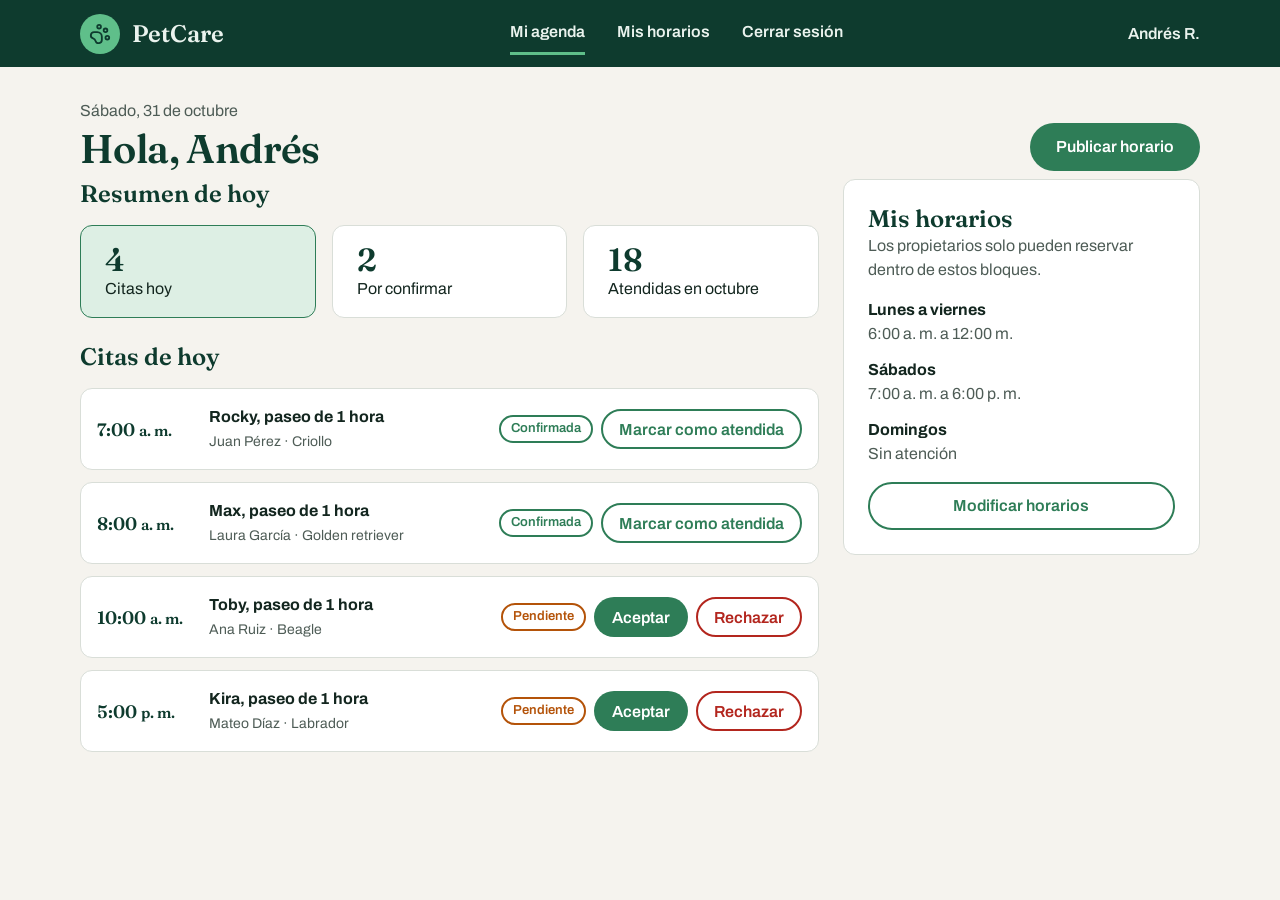
==== agenda.html @ 93d5ed32 "Version inicial del proyecto PetCare" ====
<!DOCTYPE html>
<html lang="es">

<head>
    <meta charset="UTF-8">
    <meta name="viewport" content="width=device-width, initial-scale=1.0">
    <title>Mi agenda | PetCare</title>

    <link rel="preconnect" href="https://fonts.googleapis.com">
    <link rel="preconnect" href="https://fonts.gstatic.com" crossorigin>
    <link
        href="https://fonts.googleapis.com/css2?family=Archivo:wght@400;600&family=Fraunces:opsz,wght@9..144,600&display=swap"
        rel="stylesheet">

    <link rel="stylesheet" href="css/tokens.css">
    <link rel="stylesheet" href="css/base.css">
    <link rel="stylesheet" href="css/componentes.css">
    <link rel="stylesheet" href="css/pantallas.css">
</head>

<body>
    <a class="saltar-contenido" href="#contenido">Saltar al contenido</a>

    <!-- ORGANISMO: Barra de navegación (rol proveedor) -->
    <header class="barra">
        <div class="contenedor barra__interior">
            <a class="logo" href="agenda.html" aria-label="PetCare, ir a mi agenda">
                <span class="logo__simbolo">
                    <svg viewBox="0 0 24 24" fill="none" stroke="currentColor" stroke-width="2" stroke-linecap="round"
                        stroke-linejoin="round" aria-hidden="true">
                        <circle cx="11" cy="4" r="2" />
                        <circle cx="18" cy="8" r="2" />
                        <circle cx="20" cy="16" r="2" />
                        <path
                            d="M9 10a5 5 0 0 1 5 5v3.5a3.5 3.5 0 0 1-6.84 1.045Q6.52 17.48 4.46 16.84A3.5 3.5 0 0 1 5.5 10Z" />
                    </svg>
                </span>
                <span class="logo__nombre">PetCare</span>
            </a>

            <button class="barra__boton-menu" type="button" aria-expanded="false" aria-controls="menu-principal">
                <svg viewBox="0 0 24 24" fill="none" stroke="currentColor" stroke-width="2" stroke-linecap="round"
                    aria-hidden="true">
                    <line x1="4" x2="20" y1="6" y2="6" />
                    <line x1="4" x2="20" y1="12" y2="12" />
                    <line x1="4" x2="20" y1="18" y2="18" />
                </svg>
                Menú
            </button>

            <nav class="barra__menu" id="menu-principal" aria-label="Principal">
                <a href="agenda.html" aria-current="page">Mi agenda</a>
                <a href="#horarios">Mis horarios</a>
                <a href="index.html">Cerrar sesión</a>
            </nav>

            <span class="barra__usuario">Andrés R.</span>
        </div>
    </header>

    <main id="contenido" class="contenedor pagina">

        <div class="encabezado-pagina">
            <div class="encabezado-pagina__textos">
                <p class="texto-secundario">Sábado, 31 de octubre</p>
                <h1>Hola, Andrés</h1>
            </div>
            <button class="boton boton--principal" type="button"
                data-aviso="Horario publicado. Ya aparece disponible para los propietarios.">
                Publicar horario
            </button>
        </div>

        <div class="cuadricula">

            <!-- Columna principal -->
            <div class="col-principal contenido">

                <!-- Resumen de 3 datos clave -->
                <section class="seccion" aria-labelledby="titulo-resumen">
                    <h2 id="titulo-resumen">Resumen de hoy</h2>
                    <div class="resumen">
                        <div class="resumen__dato resumen__dato--destacado">
                            <span class="resumen__numero">4</span>
                            <span>Citas hoy</span>
                        </div>
                        <div class="resumen__dato">
                            <span class="resumen__numero">2</span>
                            <span>Por confirmar</span>
                        </div>
                        <div class="resumen__dato">
                            <span class="resumen__numero">18</span>
                            <span>Atendidas en octubre</span>
                        </div>
                    </div>
                </section>

                <!-- MOLÉCULA: Filas de agenda -->
                <section class="seccion" aria-labelledby="titulo-agenda">
                    <h2 id="titulo-agenda">Citas de hoy</h2>

                    <ol class="agenda">
                        <li class="fila-agenda">
                            <span class="fila-agenda__hora">7:00 <small>a. m.</small></span>
                            <div class="fila-agenda__cita">
                                <strong>Rocky, paseo de 1 hora</strong>
                                <span>Juan Pérez · Criollo</span>
                            </div>
                            <div class="fila-agenda__acciones">
                                <span class="chip chip--confirmada">Confirmada</span>
                                <button class="boton boton--secundario boton--pequeno" type="button"
                                    data-estado="atendida">Marcar como atendida</button>
                            </div>
                        </li>

                        <li class="fila-agenda">
                            <span class="fila-agenda__hora">8:00 <small>a. m.</small></span>
                            <div class="fila-agenda__cita">
                                <strong>Max, paseo de 1 hora</strong>
                                <span>Laura García · Golden retriever</span>
                            </div>
                            <div class="fila-agenda__acciones">
                                <span class="chip chip--confirmada">Confirmada</span>
                                <button class="boton boton--secundario boton--pequeno" type="button"
                                    data-estado="atendida">Marcar como atendida</button>
                            </div>
                        </li>

                        <li class="fila-agenda">
                            <span class="fila-agenda__hora">10:00 <small>a. m.</small></span>
                            <div class="fila-agenda__cita">
                                <strong>Toby, paseo de 1 hora</strong>
                                <span>Ana Ruiz · Beagle</span>
                            </div>
                            <div class="fila-agenda__acciones">
                                <span class="chip chip--pendiente">Pendiente</span>
                                <button class="boton boton--principal boton--pequeno" type="button"
                                    data-estado="confirmada">Aceptar</button>
                                <button class="boton boton--peligro boton--pequeno" type="button"
                                    data-estado="rechazada">Rechazar</button>
                            </div>
                        </li>

                        <li class="fila-agenda">
                            <span class="fila-agenda__hora">5:00 <small>p. m.</small></span>
                            <div class="fila-agenda__cita">
                                <strong>Kira, paseo de 1 hora</strong>
                                <span>Mateo Díaz · Labrador</span>
                            </div>
                            <div class="fila-agenda__acciones">
                                <span class="chip chip--pendiente">Pendiente</span>
                                <button class="boton boton--principal boton--pequeno" type="button"
                                    data-estado="confirmada">Aceptar</button>
                                <button class="boton boton--peligro boton--pequeno" type="button"
                                    data-estado="rechazada">Rechazar</button>
                            </div>
                        </li>
                    </ol>
                </section>
            </div>

            <!-- Columna lateral: horarios publicados (HU004) -->
            <aside class="col-lateral contenido">
                <section class="caja" id="horarios" aria-labelledby="titulo-horarios">
                    <div>
                        <h2 id="titulo-horarios">Mis horarios</h2>
                        <p class="texto-secundario">Los propietarios solo pueden reservar dentro de estos bloques.</p>
                    </div>

                    <ul class="lista">
                        <li>
                            <strong>Lunes a viernes</strong><br>
                            <span class="texto-secundario">6:00 a. m. a 12:00 m.</span>
                        </li>
                        <li>
                            <strong>Sábados</strong><br>
                            <span class="texto-secundario">7:00 a. m. a 6:00 p. m.</span>
                        </li>
                        <li>
                            <strong>Domingos</strong><br>
                            <span class="texto-secundario">Sin atención</span>
                        </li>
                    </ul>

                    <button class="boton boton--secundario boton--ancho" type="button"
                        data-aviso="Cambios guardados. El calendario público ya está actualizado.">
                        Modificar horarios
                    </button>
                </section>
            </aside>

        </div>
    </main>

    <div class="aviso" id="aviso" role="status" aria-live="polite"></div>

    <script src="js/app.js"></script>
</body>

</html>
---- css/tokens.css ----
/* ==========================================================================
   PetCare - Tokens de diseño
   Copia exacta de las variables del UI Kit en Figma
   (archivo "PetCare - Actividad 2", página UIKit).
   Los nombres coinciden con la sintaxis de código definida en cada variable
   de Figma. NO cambiar valores aquí sin cambiarlos también en Figma.
   ========================================================================== */

:root {
    /* ---------- Color: marca ---------- */
    --color-bosque-900: #0E3B2E;
    /* Barra superior, fondos de marca, títulos */
    --color-bosque-700: #14503E;
    /* Hover del botón principal */
    --color-hoja-700: #2E7D57;
    /* Botón principal (texto blanco, 5,0:1) */
    --color-hoja-500: #5FBF8A;
    /* Acento sobre verde bosque (5,5:1) */
    --color-menta-100: #DDEFE4;
    /* Fondos suaves, hover de botón secundario */
    --color-pelota-500: #FFD23F;
    /* Detalle decorativo; texto oscuro encima */

    /* ---------- Color: texto, fondos y bordes ---------- */
    --color-tinta-900: #13261F;
    /* Texto principal (14,3:1 sobre fondo claro) */
    --color-neutral-700: #4E5C56;
    /* Texto secundario (7,0:1 sobre blanco) */
    --color-neutral-500: #5A6761;
    /* Placeholders y texto deshabilitado */
    --color-neutral-300: #D9DED8;
    /* Bordes en reposo */
    --color-neutral-100: #ECEFEA;
    /* Fondos de campos deshabilitados */
    --color-fondo-claro: #F5F3EE;
    /* Fondo de las pantallas */
    --color-neutral-0: #FFFFFF;
    /* Tarjetas y superficies */
    --color-texto-sobre-bosque: #EAF3EE;
    /* Texto sobre verde bosque (11,0:1) */

    /* ---------- Color: huellas del historial ---------- */
    --color-huella-violeta: #4B3AA8;
    --color-huella-roja: #B3261E;
    /* Igual a estado-error */

    /* ---------- Color: estados ---------- */
    --color-estado-exito: #2F7D4F;
    /* Atendida, confirmación */
    --color-estado-error: #B3261E;
    /* Error, rechazada */
    --color-estado-alerta: #B45309;
    /* Pendiente */
    --color-estado-info: #1D4ED8;

    /* ---------- Tipografía ---------- */
    --fuente-titulos: "Fraunces", Georgia, "Times New Roman", serif;
    --fuente-texto: "Archivo", system-ui, -apple-system, "Segoe UI", sans-serif;

    /* Escala (máximo 3 niveles + botón), igual que los estilos de texto de Figma */
    --texto-titulo: 2.5rem;
    /* 40 px, Fraunces SemiBold, interlineado 44 px */
    --interlinea-titulo: 1.1;
    --texto-subtitulo: 1.5rem;
    /* 24 px, Fraunces SemiBold, interlineado 30 px */
    --interlinea-subtitulo: 1.25;
    --texto-cuerpo: 1rem;
    /* 16 px, Archivo Regular, interlineado 24 px */
    --interlinea-cuerpo: 1.5;
    --texto-boton: 1rem;
    /* 16 px, Archivo SemiBold */
    --peso-titulo: 600;
    --peso-boton: 600;

    /* ---------- Espaciado (escala de 4 px) ---------- */
    --espacio-1: 4px;
    --espacio-2: 8px;
    --espacio-3: 12px;
    --espacio-4: 16px;
    --espacio-6: 24px;
    --espacio-8: 32px;
    --espacio-12: 48px;
    --espacio-16: 64px;

    /* ---------- Bordes redondeados ---------- */
    --radio-sm: 8px;
    /* Campos de texto, franjas horarias */
    --radio-md: 12px;
    /* Tarjetas */
    --radio-lg: 20px;
    /* Secciones y modales */
    --radio-pildora: 999px;
    /* Botones, menú y filtros */

    /* ---------- Grosor de borde ---------- */
    --borde-fino: 1px;
    /* Reposo */
    --borde-grueso: 2px;
    /* Campo activo, elemento seleccionado, botones con contorno */

    /* ---------- Sombras (estilos de efecto de Figma) ---------- */
    --sombra-suave: 0 4px 12px rgba(14, 59, 46, 0.08);
    --sombra-flotante: 0 16px 32px -12px rgba(14, 59, 46, 0.18);

    /* ---------- Cuadrícula (layouts genéricos) ---------- */
    /* Celular (base): 4 columnas, margen 16 px, separación 16 px
     Tablet (>= 768 px): 8 columnas, margen 32 px, separación 24 px
     Escritorio (>= 1280 px): 12 columnas, margen 80 px, separación 24 px */
    --margen-pagina: 16px;
    --separacion-columnas: 16px;
    --ancho-maximo: 1280px;
}

@media (min-width: 768px) {
    :root {
        --margen-pagina: 32px;
        --separacion-columnas: 24px;
    }
}

@media (min-width: 1280px) {
    :root {
        --margen-pagina: 80px;
    }
}
---- css/base.css ----
/* ==========================================================================
   PetCare - Estilos base
   Reglas generales que usan todas las pantallas. Todo valor sale de tokens.css.
   ========================================================================== */

/* ---------- Reinicio mínimo ---------- */
*,
*::before,
*::after {
    box-sizing: border-box;
}

html {
    -webkit-text-size-adjust: 100%;
}

body {
    margin: 0;
    min-height: 100vh;
    background: var(--color-fondo-claro);
    color: var(--color-tinta-900);
    font-family: var(--fuente-texto);
    font-size: var(--texto-cuerpo);
    line-height: var(--interlinea-cuerpo);
}

img,
svg {
    display: block;
    max-width: 100%;
}

button,
input,
select,
textarea {
    font: inherit;
    color: inherit;
}

a {
    color: var(--color-hoja-700);
}

/* ---------- Jerarquía tipográfica (3 niveles) ---------- */
h1,
.titulo {
    margin: 0;
    font-family: var(--fuente-titulos);
    font-weight: var(--peso-titulo);
    font-size: 2rem;
    /* 32 px en celular */
    line-height: var(--interlinea-titulo);
    letter-spacing: -0.015em;
    color: var(--color-bosque-900);
    text-wrap: balance;
}

h2,
.subtitulo {
    margin: 0;
    font-family: var(--fuente-titulos);
    font-weight: var(--peso-titulo);
    font-size: 1.25rem;
    /* 20 px en celular */
    line-height: var(--interlinea-subtitulo);
    color: var(--color-bosque-900);
    text-wrap: balance;
}

p {
    margin: 0;
}

.texto-secundario {
    color: var(--color-neutral-700);
}

@media (min-width: 768px) {

    h1,
    .titulo {
        font-size: var(--texto-titulo);
        /* 40 px */
    }

    h2,
    .subtitulo {
        font-size: var(--texto-subtitulo);
        /* 24 px */
    }
}

/* ---------- Contenedor con los márgenes de cada tamaño ---------- */
.contenedor {
    width: 100%;
    max-width: var(--ancho-maximo);
    margin-inline: auto;
    padding-inline: var(--margen-pagina);
}

.contenido {
    display: flex;
    flex-direction: column;
    gap: var(--espacio-6);
    padding-block: var(--espacio-6) var(--espacio-12);
}

@media (min-width: 768px) {
    .contenido {
        padding-block: var(--espacio-8) var(--espacio-12);
    }
}

/* ---------- Cuadrícula: 4 / 8 / 12 columnas ---------- */
.cuadricula {
    display: grid;
    grid-template-columns: repeat(4, minmax(0, 1fr));
    gap: var(--separacion-columnas);
}

.cuadricula>* {
    grid-column: 1 / -1;
    /* En celular, todo ocupa el ancho completo */
    min-width: 0;
}

@media (min-width: 768px) {
    .cuadricula {
        grid-template-columns: repeat(8, minmax(0, 1fr));
    }

    .col-principal {
        grid-column: span 5;
        /* Tablet: 5 de 8 columnas */
    }

    .col-lateral {
        grid-column: span 3;
        /* Tablet: 3 de 8 columnas */
    }
}

@media (min-width: 1280px) {
    .cuadricula {
        grid-template-columns: repeat(12, minmax(0, 1fr));
    }

    .col-principal {
        grid-column: span 8;
        /* Escritorio: 8 de 12 columnas */
    }

    .col-lateral {
        grid-column: span 4;
        /* Escritorio: 4 de 12 columnas */
    }
}

/* ---------- Accesibilidad ---------- */
:focus-visible {
    outline: 3px solid var(--color-hoja-500);
    outline-offset: 2px;
}

.solo-lector {
    position: absolute;
    width: 1px;
    height: 1px;
    padding: 0;
    margin: -1px;
    overflow: hidden;
    clip: rect(0, 0, 0, 0);
    white-space: nowrap;
    border: 0;
}

.saltar-contenido {
    position: absolute;
    left: var(--espacio-4);
    top: -100px;
    z-index: 100;
    padding: var(--espacio-2) var(--espacio-4);
    background: var(--color-neutral-0);
    border-radius: var(--radio-sm);
}

.saltar-contenido:focus {
    top: var(--espacio-4);
}

@media (prefers-reduced-motion: reduce) {

    *,
    *::before,
    *::after {
        transition-duration: 0.01ms !important;
        animation-duration: 0.01ms !important;
    }
}
---- css/componentes.css ----
/* ==========================================================================
   PetCare - Componentes
   Cada bloque corresponde a un componente del UI Kit de Figma
   (átomos, moléculas y organismos). Todo valor sale de tokens.css.
   ========================================================================== */

/* ==========================================================================
   ORGANISMO: Barra de navegación (escritorio, tablet y celular)
   ========================================================================== */
.barra {
    background: var(--color-bosque-900);
    color: var(--color-texto-sobre-bosque);
}

.barra__interior {
    display: flex;
    align-items: center;
    justify-content: space-between;
    gap: var(--espacio-4);
    min-height: 64px;
    padding-block: var(--espacio-3);
}

.barra__menu {
    display: none;
    /* Oculto en celular hasta abrirlo */
    list-style: none;
    margin: 0;
    padding: 0;
}

.barra__menu a {
    display: block;
    padding: var(--espacio-2) 0;
    color: var(--color-texto-sobre-bosque);
    font-weight: var(--peso-boton);
    text-decoration: none;
    border-bottom: 3px solid transparent;
}

.barra__menu a:hover {
    border-bottom-color: var(--color-bosque-700);
}

.barra__menu a[aria-current="page"] {
    border-bottom-color: var(--color-hoja-500);
    /* Indicador de la opción activa */
}

.barra__usuario {
    display: none;
    font-weight: var(--peso-boton);
}

.barra__boton-menu {
    display: inline-flex;
    align-items: center;
    gap: var(--espacio-2);
    min-height: 44px;
    padding: var(--espacio-2) var(--espacio-3);
    background: transparent;
    border: var(--borde-fino) solid rgba(234, 243, 238, 0.4);
    border-radius: var(--radio-pildora);
    color: var(--color-texto-sobre-bosque);
    font-weight: var(--peso-boton);
    cursor: pointer;
}

.barra__boton-menu svg {
    width: 20px;
    height: 20px;
}

/* Menú abierto en celular */
.barra.abierta .barra__menu {
    display: flex;
    flex-direction: column;
    gap: var(--espacio-1);
    width: 100%;
    padding-bottom: var(--espacio-4);
}

.barra.abierta .barra__interior {
    flex-wrap: wrap;
}

@media (min-width: 768px) {
    .barra__boton-menu {
        display: none;
    }

    .barra__menu,
    .barra.abierta .barra__menu {
        display: flex;
        flex-direction: row;
        gap: var(--espacio-3);
        width: auto;
        padding-bottom: 0;
    }

    .barra__menu a {
        font-size: 0.9375rem;
        /* 15 px para que quepan los 5 enlaces en tablet */
    }
}

@media (min-width: 1280px) {

    .barra__menu,
    .barra.abierta .barra__menu {
        gap: var(--espacio-8);
    }

    .barra__menu a {
        font-size: var(--texto-cuerpo);
    }

    .barra__usuario {
        display: block;
        /* El nombre solo se muestra en escritorio */
    }
}

/* ==========================================================================
   Logo (símbolo + nombre)
   ========================================================================== */
.logo {
    display: inline-flex;
    align-items: center;
    gap: var(--espacio-3);
    color: inherit;
    text-decoration: none;
}

.logo__simbolo {
    display: grid;
    place-items: center;
    width: 40px;
    height: 40px;
    border-radius: 50%;
    background: var(--color-hoja-500);
    color: var(--color-bosque-900);
    flex: none;
}

.logo__simbolo svg {
    width: 22px;
    height: 22px;
}

.logo__nombre {
    font-family: var(--fuente-titulos);
    font-weight: var(--peso-titulo);
    font-size: 1.5rem;
    line-height: 1;
}

.logo--claro .logo__simbolo {
    background: var(--color-hoja-700);
    color: var(--color-neutral-0);
}

.logo--claro .logo__nombre {
    color: var(--color-bosque-900);
}

/* ==========================================================================
   ÁTOMO: Botón (Principal, Secundario, Peligro)
   ========================================================================== */
.boton {
    display: inline-flex;
    align-items: center;
    justify-content: center;
    gap: var(--espacio-2);
    min-height: 48px;
    /* Fácil de tocar en celular */
    padding: var(--espacio-3) var(--espacio-6);
    border: var(--borde-grueso) solid transparent;
    border-radius: var(--radio-pildora);
    font-size: var(--texto-boton);
    font-weight: var(--peso-boton);
    line-height: 1.2;
    text-decoration: none;
    cursor: pointer;
    transition: background-color 0.15s ease, border-color 0.15s ease;
}

.boton--principal {
    background: var(--color-hoja-700);
    color: var(--color-neutral-0);
}

.boton--principal:hover {
    background: var(--color-bosque-700);
}

.boton--secundario {
    background: transparent;
    border-color: var(--color-hoja-700);
    color: var(--color-hoja-700);
}

.boton--secundario:hover {
    background: var(--color-menta-100);
    color: var(--color-bosque-900);
}

.boton--peligro {
    background: transparent;
    border-color: var(--color-estado-error);
    color: var(--color-estado-error);
}

.boton--peligro:hover {
    background: var(--color-neutral-100);
}

.boton:disabled,
.boton[aria-disabled="true"] {
    background: var(--color-neutral-300);
    border-color: var(--color-neutral-300);
    color: var(--color-neutral-700);
    cursor: not-allowed;
    opacity: 0.75;
}

.boton--ancho {
    width: 100%;
}

.boton--pequeno {
    min-height: 40px;
    padding: var(--espacio-2) var(--espacio-4);
}

/* ==========================================================================
   ÁTOMO: Campo de texto (normal, activo, error, deshabilitado)
   ========================================================================== */
.campo {
    display: flex;
    flex-direction: column;
    gap: var(--espacio-2);
}

.campo__etiqueta {
    font-size: 0.875rem;
    font-weight: var(--peso-boton);
    color: var(--color-tinta-900);
}

.campo__entrada {
    width: 100%;
    min-height: 48px;
    padding: var(--espacio-3) var(--espacio-4);
    background: var(--color-neutral-0);
    border: var(--borde-fino) solid var(--color-neutral-300);
    border-radius: var(--radio-sm);
    color: var(--color-tinta-900);
}

.campo__entrada::placeholder {
    color: var(--color-neutral-500);
}

.campo__entrada:focus {
    outline: none;
    border: var(--borde-grueso) solid var(--color-hoja-700);
    padding: calc(var(--espacio-3) - 1px) calc(var(--espacio-4) - 1px);
}

.campo__entrada:disabled {
    background: var(--color-neutral-100);
    color: var(--color-neutral-500);
}

.campo--error .campo__entrada {
    border: var(--borde-grueso) solid var(--color-estado-error);
    padding: calc(var(--espacio-3) - 1px) calc(var(--espacio-4) - 1px);
}

.campo__error {
    font-size: 0.8125rem;
    color: var(--color-estado-error);
}

/* ==========================================================================
   ÁTOMO: Chip de estado
   ========================================================================== */
.chip {
    display: inline-block;
    padding: 2px 10px;
    border: var(--borde-grueso) solid currentColor;
    border-radius: var(--radio-pildora);
    font-size: 0.8125rem;
    font-weight: var(--peso-boton);
    white-space: nowrap;
}

.chip--pendiente {
    color: var(--color-estado-alerta);
}

.chip--confirmada {
    color: var(--color-hoja-700);
}

.chip--atendida {
    color: var(--color-estado-exito);
}

.chip--rechazada {
    color: var(--color-estado-error);
}

/* ==========================================================================
   ÁTOMO: Filtro de categoría
   ========================================================================== */
.filtros {
    display: flex;
    flex-wrap: wrap;
    gap: var(--espacio-2);
}

.filtro {
    display: inline-flex;
    align-items: center;
    gap: var(--espacio-2);
    min-height: 40px;
    padding: var(--espacio-2) var(--espacio-4);
    background: var(--color-neutral-0);
    border: var(--borde-fino) solid var(--color-neutral-300);
    border-radius: var(--radio-pildora);
    font-size: 0.875rem;
    font-weight: var(--peso-boton);
    color: var(--color-tinta-900);
    cursor: pointer;
}

.filtro svg {
    width: 18px;
    height: 18px;
}

.filtro[aria-pressed="true"] {
    background: var(--color-bosque-900);
    border-color: var(--color-bosque-900);
    color: var(--color-neutral-0);
}

/* ==========================================================================
   ÁTOMO: Franja horaria (disponible, seleccionada, ocupada)
   ========================================================================== */
.franjas {
    display: flex;
    flex-wrap: wrap;
    gap: var(--espacio-2);
}

.franja {
    width: 112px;
    min-height: 48px;
    background: var(--color-neutral-0);
    border: var(--borde-fino) solid var(--color-hoja-700);
    border-radius: var(--radio-sm);
    color: var(--color-hoja-700);
    font-weight: var(--peso-boton);
    cursor: pointer;
}

.franja[aria-pressed="true"] {
    background: var(--color-hoja-700);
    color: var(--color-neutral-0);
}

.franja:disabled {
    background: var(--color-neutral-100);
    border-color: var(--color-neutral-300);
    color: var(--color-neutral-500);
    text-decoration: line-through;
    cursor: not-allowed;
}

/* ==========================================================================
   ÁTOMO: Huella de servicio (atendido / pendiente)
   ========================================================================== */
.huella {
    display: inline-flex;
    flex-direction: column;
    align-items: center;
    gap: var(--espacio-1);
    width: 72px;
    font-size: 0.8125rem;
    font-weight: var(--peso-boton);
    text-transform: uppercase;
}

.huella__dibujo {
    position: relative;
    width: 44px;
    height: 44px;
}

.huella__dibujo svg {
    width: 44px;
    height: 44px;
    transform: rotate(-8deg);
}

.huella__chulo {
    position: absolute;
    right: -6px;
    bottom: -2px;
    display: grid;
    place-items: center;
    width: 20px;
    height: 20px;
    border-radius: 50%;
    background: currentColor;
    border: 2px solid var(--color-neutral-0);
}

.huella__chulo svg {
    width: 12px;
    height: 12px;
    color: var(--color-neutral-0);
    transform: none;
}

.huella--verde {
    color: var(--color-estado-exito);
}

.huella--violeta {
    color: var(--color-huella-violeta);
}

.huella--roja {
    color: var(--color-huella-roja);
}

.huella--pendiente {
    color: var(--color-neutral-500);
    text-transform: none;
}

/* ==========================================================================
   Caja (superficie blanca para secciones)
   ========================================================================== */
.caja {
    display: flex;
    flex-direction: column;
    gap: var(--espacio-4);
    padding: var(--espacio-6);
    background: var(--color-neutral-0);
    border: var(--borde-fino) solid var(--color-neutral-300);
    border-radius: var(--radio-md);
}

/* Resumen de 3 datos clave */
.resumen {
    display: grid;
    grid-template-columns: repeat(3, minmax(0, 1fr));
    /* 3 datos en fila en todos los tamaños */
    gap: var(--espacio-2);
}

.resumen__dato {
    padding: var(--espacio-3);
    font-size: 0.875rem;
    background: var(--color-neutral-0);
    border: var(--borde-fino) solid var(--color-neutral-300);
    border-radius: var(--radio-md);
}

.resumen__numero {
    display: block;
    font-family: var(--fuente-titulos);
    font-weight: var(--peso-titulo);
    font-size: 2rem;
    line-height: 1.1;
    color: var(--color-bosque-900);
    font-variant-numeric: tabular-nums;
}

.resumen__dato--destacado {
    background: var(--color-menta-100);
    border-color: var(--color-hoja-700);
}

@media (min-width: 768px) {
    .resumen {
        gap: var(--espacio-4);
    }

    .resumen__dato {
        padding: var(--espacio-4) var(--espacio-6);
        font-size: var(--texto-cuerpo);
    }
}

/* ==========================================================================
   MOLÉCULA: Tarjeta de proveedor
   ========================================================================== */
.tarjeta-proveedor {
    display: grid;
    grid-template-columns: 56px minmax(0, 1fr);
    align-items: center;
    gap: var(--espacio-4);
    padding: var(--espacio-4);
    background: var(--color-neutral-0);
    border: var(--borde-fino) solid var(--color-neutral-300);
    border-radius: var(--radio-md);
    box-shadow: var(--sombra-suave);
}

.tarjeta-proveedor__foto {
    display: grid;
    place-items: center;
    width: 56px;
    height: 56px;
    border-radius: 50%;
    background: var(--color-menta-100);
    color: var(--color-bosque-900);
    font-weight: var(--peso-boton);
}

.tarjeta-proveedor__nombre {
    font-weight: var(--peso-boton);
}

.tarjeta-proveedor__categoria {
    font-size: 0.8125rem;
    font-weight: var(--peso-boton);
    color: var(--color-hoja-700);
}

.tarjeta-proveedor__detalle {
    font-size: 0.875rem;
    color: var(--color-neutral-700);
}

.tarjeta-proveedor .boton {
    grid-column: 1 / -1;
}

@media (min-width: 768px) {
    .tarjeta-proveedor {
        grid-template-columns: 56px minmax(0, 1fr) auto;
    }

    .tarjeta-proveedor .boton {
        grid-column: auto;
    }
}

/* ==========================================================================
   MOLÉCULA: Tarjeta de mascota (con placa)
   ========================================================================== */
.tarjeta-mascota {
    display: flex;
    flex-wrap: wrap;
    align-items: center;
    gap: var(--espacio-4);
    padding: var(--espacio-4);
    background: var(--color-neutral-0);
    border: var(--borde-fino) solid var(--color-neutral-300);
    border-radius: var(--radio-md);
}

.placa {
    display: grid;
    place-items: center;
    width: 72px;
    height: 72px;
    flex: none;
    border-radius: 50%;
    background: var(--color-hoja-700);
    border: var(--borde-grueso) solid var(--color-bosque-900);
    color: var(--color-neutral-0);
    font-weight: var(--peso-boton);
    font-size: 0.875rem;
    letter-spacing: 0.08em;
}

.tarjeta-mascota__info {
    flex: 1;
    min-width: 140px;
}

/* ==========================================================================
   MOLÉCULA: Ticket de próxima cita
   ========================================================================== */
.ticket {
    position: relative;
    display: grid;
    grid-template-columns: 1fr;
    background: var(--color-menta-100);
    border: var(--borde-grueso) solid var(--color-bosque-700);
    border-radius: var(--radio-md);
}

.ticket__datos {
    display: flex;
    flex-direction: column;
    gap: var(--espacio-1);
    padding: var(--espacio-4) var(--espacio-6);
}

.ticket__etiqueta {
    font-size: 0.8125rem;
    color: var(--color-neutral-700);
}

.ticket__acciones {
    display: flex;
    flex-wrap: wrap;
    align-items: center;
    gap: var(--espacio-3);
    padding: var(--espacio-4) var(--espacio-6);
    border-top: var(--borde-grueso) dashed var(--color-bosque-700);
}

@media (min-width: 768px) {
    .ticket {
        grid-template-columns: minmax(0, 1fr) auto;
    }

    .ticket__acciones {
        flex-direction: column;
        justify-content: center;
        border-top: 0;
        border-left: var(--borde-grueso) dashed var(--color-bosque-700);
    }
}

/* ==========================================================================
   MOLÉCULA: Fila de agenda del proveedor
   ========================================================================== */
.agenda {
    display: flex;
    flex-direction: column;
    gap: var(--espacio-3);
    margin: 0;
    padding: 0;
    list-style: none;
}

.fila-agenda {
    display: grid;
    grid-template-columns: 88px minmax(0, 1fr);
    align-items: center;
    gap: var(--espacio-3) var(--espacio-4);
    padding: var(--espacio-4);
    background: var(--color-neutral-0);
    border: var(--borde-fino) solid var(--color-neutral-300);
    border-radius: var(--radio-md);
}

.fila-agenda__hora {
    font-family: var(--fuente-titulos);
    font-weight: var(--peso-titulo);
    font-size: 1.125rem;
    color: var(--color-bosque-900);
    font-variant-numeric: tabular-nums;
}

.fila-agenda__cita strong {
    display: block;
}

.fila-agenda__cita span {
    font-size: 0.875rem;
    color: var(--color-neutral-700);
}

.fila-agenda__acciones {
    grid-column: 1 / -1;
    display: flex;
    flex-wrap: wrap;
    align-items: center;
    gap: var(--espacio-2);
}

@media (min-width: 1280px) {
    .fila-agenda {
        grid-template-columns: 96px minmax(0, 1fr) auto;
    }

    .fila-agenda__acciones {
        grid-column: auto;
        justify-content: flex-end;
    }
}

/* ==========================================================================
   Aviso de confirmación (feedback inmediato)
   ========================================================================== */
.aviso {
    position: fixed;
    left: 50%;
    bottom: var(--espacio-6);
    z-index: 50;
    max-width: calc(100% - 2 * var(--espacio-4));
    padding: var(--espacio-3) var(--espacio-6);
    background: var(--color-bosque-900);
    color: var(--color-texto-sobre-bosque);
    border-radius: var(--radio-md);
    box-shadow: var(--sombra-flotante);
    font-weight: var(--peso-boton);
    transform: translate(-50%, 16px);
    opacity: 0;
    pointer-events: none;
    transition: opacity 0.2s ease, transform 0.2s ease;
}

.aviso.visible {
    opacity: 1;
    transform: translate(-50%, 0);
}
---- css/pantallas.css ----
/* ==========================================================================
   PetCare - Estilos por pantalla
   Composición de las pantallas a partir de los componentes.
   Sigue los layouts genéricos de Figma (Formulario, Panel y Listado).
   ========================================================================== */

/* ==========================================================================
   PANTALLA: Inicio de sesión (layout genérico "Formulario")
   Celular: solo formulario | Tablet y escritorio: marca + formulario
   ========================================================================== */
.pagina-acceso {
    background: var(--color-fondo-claro);
}

.acceso {
    display: grid;
    grid-template-columns: 1fr;
    min-height: 100vh;
}

/* Panel de marca */
.acceso__marca {
    display: none;
}

.acceso__mensaje {
    display: flex;
    flex-direction: column;
    gap: var(--espacio-4);
    max-width: 32rem;
}

.acceso__mensaje .titulo {
    color: var(--color-texto-sobre-bosque);
}

.acceso__huellas {
    display: flex;
    flex-wrap: wrap;
    gap: var(--espacio-4);
    width: fit-content;
    margin: 0;
    padding: var(--espacio-4) var(--espacio-6);
    list-style: none;
    background: var(--color-neutral-0);
    border-radius: var(--radio-lg);
}

/* Formulario */
.acceso__formulario {
    display: flex;
    flex-direction: column;
    justify-content: center;
    gap: var(--espacio-6);
    width: 100%;
    max-width: 440px;
    margin-inline: auto;
    padding: var(--espacio-8) var(--margen-pagina);
}

.acceso__encabezado {
    display: flex;
    flex-direction: column;
    gap: var(--espacio-2);
}

.acceso__campos {
    display: flex;
    flex-direction: column;
    gap: var(--espacio-4);
}

.acceso__campos .boton {
    margin-top: var(--espacio-2);
}

.acceso__registro {
    text-align: center;
}

.acceso__registro a {
    color: var(--color-hoja-700);
    font-weight: var(--peso-boton);
}

/* Cuentas de prueba para la revisión */
.acceso__prueba {
    display: flex;
    flex-direction: column;
    gap: var(--espacio-1);
    padding: var(--espacio-4);
    background: var(--color-menta-100);
    border: var(--borde-fino) dashed var(--color-hoja-700);
    border-radius: var(--radio-sm);
    font-size: 0.875rem;
    color: var(--color-tinta-900);
}

@media (min-width: 768px) {
    .acceso {
        grid-template-columns: 1fr 1fr;
    }

    .acceso__marca {
        display: flex;
        flex-direction: column;
        justify-content: space-between;
        gap: var(--espacio-8);
        padding: var(--espacio-12) var(--margen-pagina);
        background: var(--color-bosque-900);
        color: var(--color-texto-sobre-bosque);
    }

    .acceso__logo-celular {
        display: none;
    }
}

@media (min-width: 1280px) {
    .acceso {
        grid-template-columns: 7fr 5fr;
        /* 7 + 5 de las 12 columnas */
    }
}

/* Campo con botón interno (mostrar contraseña) */
.campo__con-boton {
    position: relative;
}

.campo__con-boton .campo__entrada,
.campo__con-boton .campo__entrada:focus {
    padding-right: 52px;
}

.campo__boton-ver {
    position: absolute;
    top: 50%;
    right: var(--espacio-1);
    display: grid;
    place-items: center;
    width: 44px;
    height: 44px;
    background: transparent;
    border: 0;
    border-radius: var(--radio-sm);
    color: var(--color-neutral-700);
    cursor: pointer;
    transform: translateY(-50%);
}

.campo__boton-ver svg {
    width: 20px;
    height: 20px;
}

.campo__boton-ver[aria-pressed="true"] {
    color: var(--color-hoja-700);
}

/* ==========================================================================
   PIEZAS COMPARTIDAS: Panel, búsqueda y agenda
   (layouts genéricos "Panel" y "Listado")
   ========================================================================== */

/* Encabezado de cada pantalla: saludo o título + acción principal */
.encabezado-pagina {
    display: flex;
    flex-wrap: wrap;
    align-items: flex-end;
    justify-content: space-between;
    gap: var(--espacio-4);
    padding-block: var(--espacio-8) var(--espacio-2);
}

.encabezado-pagina__textos {
    display: flex;
    flex-direction: column;
    gap: var(--espacio-1);
}

/* Contenido principal con aire al final */
.pagina {
    padding-bottom: var(--espacio-16);
}

/* Sección con título y enlace opcional "Ver todo" */
.seccion {
    display: flex;
    flex-direction: column;
    gap: var(--espacio-4);
}

.seccion__encabezado {
    display: flex;
    flex-wrap: wrap;
    align-items: baseline;
    justify-content: space-between;
    gap: var(--espacio-2);
}

.seccion__enlace {
    color: var(--color-hoja-700);
    font-weight: var(--peso-boton);
}

/* Lista vertical (proveedores, mascotas) */
.lista {
    display: flex;
    flex-direction: column;
    gap: var(--espacio-3);
    margin: 0;
    padding: 0;
    list-style: none;
}

/* Historial de servicios con huellas
   Celular: 4 columnas iguales para que quepan en una sola fila */
.historial {
    display: grid;
    grid-template-columns: repeat(4, minmax(0, 1fr));
    gap: var(--espacio-2);
    margin: 0;
    padding: 0;
    list-style: none;
}

.historial .huella {
    width: auto;
}

@media (min-width: 768px) {
    .historial {
        display: flex;
        flex-wrap: wrap;
        gap: var(--espacio-4);
    }

    .historial .huella {
        width: 72px;
    }
}

/* Buscador: campo + botón (en celular uno debajo del otro) */
.buscador {
    display: grid;
    grid-template-columns: 1fr;
    gap: var(--espacio-3);
    align-items: end;
}

@media (min-width: 768px) {
    .buscador {
        grid-template-columns: minmax(0, 1fr) auto;
    }
}

/* Resultado vacío o mensaje de ayuda */
.mensaje-vacio {
    padding: var(--espacio-8) var(--espacio-6);
    text-align: center;
    background: var(--color-neutral-0);
    border: var(--borde-fino) dashed var(--color-neutral-300);
    border-radius: var(--radio-md);
    color: var(--color-neutral-700);
}

/* Separación uniforme entre la columna principal y la lateral
   cuando quedan una debajo de la otra (celular) */
.pagina .cuadricula {
    row-gap: var(--espacio-8);
}

.pagina .cuadricula>.contenido {
    margin: 0;
    padding-block: 0;
}

/* Franjas del panel de reserva: se reparten en columnas según el ancho
   (2 en tablet y celular, 3 en escritorio) */
#reserva .franjas {
    display: grid;
    grid-template-columns: repeat(auto-fill, minmax(96px, 1fr));
}

#reserva .franja {
    width: auto;
}
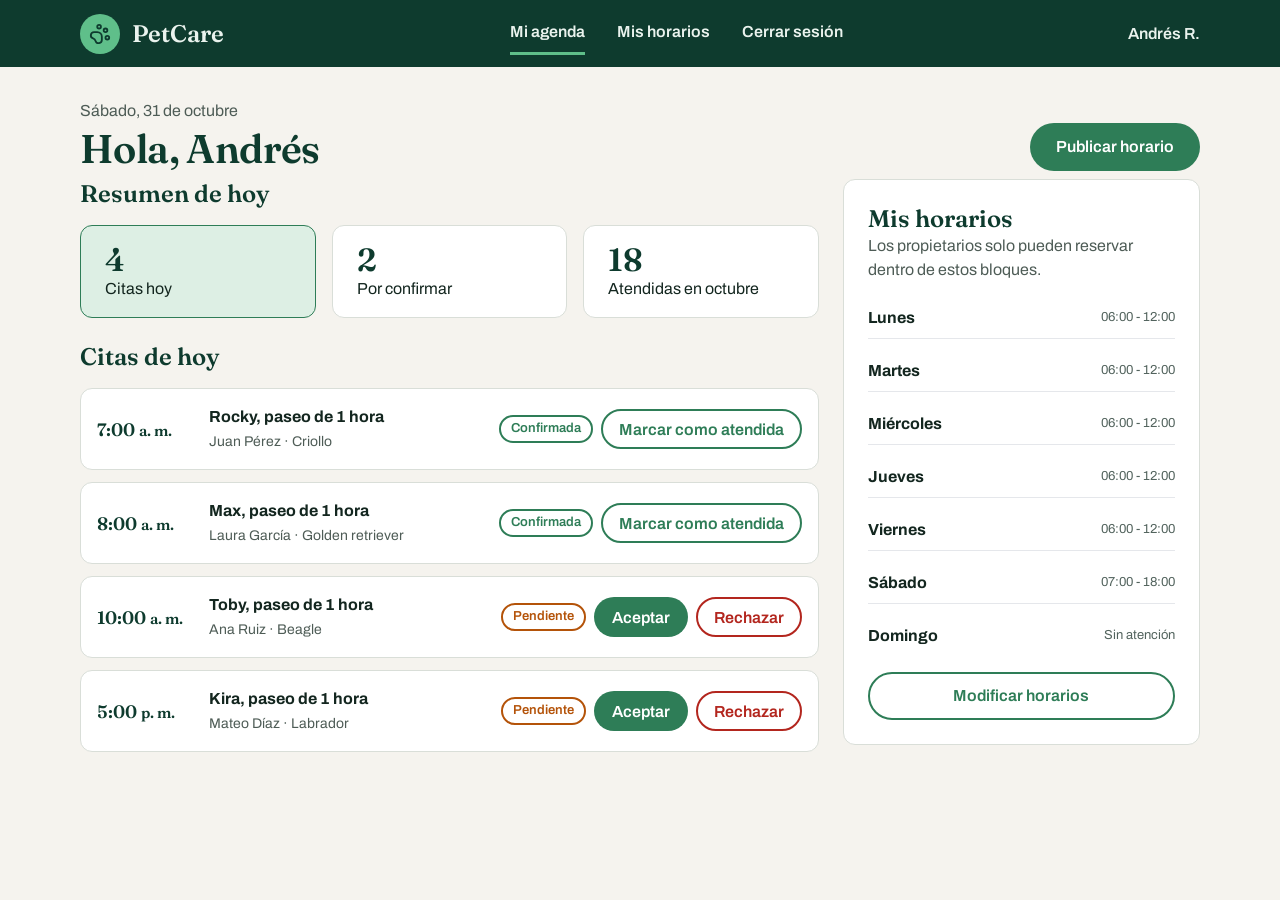
==== commit ab10f060: "feat: implementar HU4 de horarios del proveedor" ====
--- a/agenda.html
+++ b/agenda.html
@@ -16,6 +16,7 @@
     <link rel="stylesheet" href="css/base.css">
     <link rel="stylesheet" href="css/componentes.css">
     <link rel="stylesheet" href="css/pantallas.css">
+    <link rel="stylesheet" href="css/horarios.css">
 </head>
 
 <body>
@@ -167,7 +168,7 @@
                         <p class="texto-secundario">Los propietarios solo pueden reservar dentro de estos bloques.</p>
                     </div>
 
-                    <ul class="lista">
+                    <ul class="lista" id="lista-horarios">
                         <li>
                             <strong>Lunes a viernes</strong><br>
                             <span class="texto-secundario">6:00 a. m. a 12:00 m.</span>
@@ -183,9 +184,33 @@
                     </ul>
 
                     <button class="boton boton--secundario boton--ancho" type="button"
-                        data-aviso="Cambios guardados. El calendario público ya está actualizado.">
+                        id="btn-modificar-horarios">
                         Modificar horarios
                     </button>
+                    <dialog id="modal-horarios" aria-labelledby="titulo-horarios">
+                        <form id="form-horarios">
+                            <h3 id="titulo-horarios">Editar horarios de atención</h3>
+
+                            <p class="texto-secundario">
+                                Configura los días y las horas en los que estás disponible.
+                            </p>
+
+                            <div id="campos-horarios"></div>
+
+                            <p id="error-horarios" role="alert" hidden></p>
+
+                            <div class="horarios-acciones">
+                                <button class="boton boton--principal" type="submit">
+                                Guardar horarios
+                                </button>
+
+                                <button class="boton boton--secundario" type="button"
+                                    id="btn-cancelar-horarios">
+                                Cancelar
+                                </button>
+                            </div>
+                        </form>
+                    </dialog>
                 </section>
             </aside>
 
@@ -195,6 +220,7 @@
     <div class="aviso" id="aviso" role="status" aria-live="polite"></div>
 
     <script src="js/app.js"></script>
+    <script src="js/horarios.js"></script>
 </body>
 
 </html>
--- a/css/horarios.css
+++ b/css/horarios.css
@@ -0,0 +1,248 @@
+
+/* ==========================================
+   HU4 - Estilos de horarios del proveedor
+   ========================================== */
+
+/* Respetar los elementos ocultos */
+#form-horarios[hidden],
+#btn-modificar-horarios[hidden],
+#error-horarios[hidden] {
+    display: none !important;
+}
+
+/* Lista de horarios */
+#lista-horarios li {
+    display: flex;
+    justify-content: space-between;
+    align-items: center;
+    gap: 12px;
+    padding: 8px 0;
+    border-bottom: 1px solid #e5e7eb;
+}
+
+#lista-horarios li:last-child {
+    border-bottom: none;
+}
+
+#lista-horarios li span {
+    text-align: right;
+    font-size: 13px;
+    color: #52635d;
+}
+
+/* Formulario de edición */
+#form-horarios {
+    margin-top: 20px;
+    padding-top: 16px;
+    border-top: 1px solid #dce5df;
+}
+
+#form-horarios h3 {
+    color: #103b30;
+    font-size: 16px;
+    margin-bottom: 8px;
+}
+
+#form-horarios > p {
+    font-size: 13px;
+    line-height: 1.5;
+    margin-bottom: 16px;
+}
+
+/* Contenedor de los días */
+#campos-horarios {
+    display: flex;
+    flex-direction: column;
+    gap: 12px;
+}
+
+/* Tarjeta individual de cada día */
+.horario-fila {
+    display: grid;
+    grid-template-columns: minmax(0, 1fr) minmax(0, 1fr);
+    align-items: center;
+    gap: 10px;
+    padding: 12px;
+    background: #f5f8f6;
+    border: 1px solid #dce5df;
+    border-radius: 10px;
+}
+
+.horario-fila > strong {
+    color: #103b30;
+    font-size: 13px;
+}
+
+/* Etiquetas */
+.horario-fila label {
+    display: flex;
+    flex-direction: column;
+    gap: 5px;
+    font-size: 12px;
+    color: #52635d;
+    min-width: 0;
+}
+
+/* Casilla de disponibilidad */
+.horario-fila .horario-estado {
+    flex-direction: row;
+    align-items: center;
+    justify-content: flex-end;
+    gap: 5px;
+}
+
+.horario-estado input {
+    accent-color: #287b58;
+    cursor: pointer;
+}
+
+/* Campos de hora */
+.horario-fila input[type="time"] {
+    box-sizing: border-box;
+    width: 100%;
+    min-width: 0;
+    padding: 8px 4px;
+    border: 1px solid #cbd8d0;
+    border-radius: 6px;
+    background: #ffffff;
+    color: #103b30;
+    font-family: inherit;
+    font-size: 12px;
+}
+
+.horario-fila input[type="time"]:focus {
+    outline: 2px solid #287b58;
+    outline-offset: 1px;
+}
+
+.horario-fila input[type="time"]:disabled {
+    background: #e5e7eb;
+    color: #8b9690;
+    cursor: not-allowed;
+}
+
+/* Botones del formulario */
+.horarios-acciones {
+    display: flex;
+    flex-direction: column;
+    gap: 8px;
+    margin-top: 16px;
+}
+
+.horarios-acciones .boton {
+    width: 100%;
+}
+
+/* Mensaje de validación */
+#error-horarios {
+    margin-top: 12px;
+    padding: 10px;
+    background: #fef2f2;
+    border: 1px solid #fecaca;
+    border-radius: 8px;
+    color: #b91c1c;
+    font-size: 12px;
+    line-height: 1.5;
+}
+
+/* ==========================================
+   HU4 - Ventana modal de horarios
+   ========================================== */
+
+#modal-horarios {
+    position: fixed;
+    inset: 0;
+    margin: auto;
+    box-sizing: border-box;
+    width: min(680px, calc(100% - 32px));
+    max-height: 90vh;
+    padding: 28px;
+    border: 1px solid #dce5df;
+    border-radius: 16px;
+    background: #ffffff;
+    color: #103b30;
+    box-shadow: 0 20px 60px rgba(0, 0, 0, 0.20);
+    overflow-y: auto;
+}
+
+#modal-horarios::backdrop {
+    background: rgba(0, 0, 0, 0.45);
+}
+
+/* Formulario dentro de la ventana modal */
+#modal-horarios #form-horarios {
+    margin: 0;
+    padding: 0;
+    border: none;
+}
+
+#modal-horarios h3 {
+    font-size: 22px;
+    margin-bottom: 8px;
+}
+
+#modal-horarios #campos-horarios {
+    gap: 8px;
+}
+
+/* Distribución horizontal de los horarios */
+#modal-horarios .horario-fila {
+    grid-template-columns: 1fr 1.1fr 1fr 1fr;
+    gap: 14px;
+    padding: 12px;
+}
+
+#modal-horarios .horario-estado {
+    justify-content: flex-start;
+}
+
+#modal-horarios .horario-fila input[type="time"] {
+    padding: 8px;
+    font-size: 13px;
+}
+
+/* Botones inferiores */
+#modal-horarios .horarios-acciones {
+    flex-direction: row;
+    justify-content: flex-end;
+    gap: 10px;
+    margin-top: 20px;
+}
+
+#modal-horarios .horarios-acciones .boton {
+    width: auto;
+}
+
+/* Evitar desplazamiento del fondo */
+body:has(#modal-horarios[open]) {
+    overflow: hidden;
+}
+
+/* Adaptación para dispositivos móviles */
+@media (max-width: 600px) {
+
+    #modal-horarios {
+        padding: 18px;
+    }
+
+    #modal-horarios h3 {
+        font-size: 18px;
+    }
+
+    #modal-horarios .horario-fila {
+        grid-template-columns: repeat(2, minmax(0, 1fr));
+        gap: 10px;
+    }
+
+    #modal-horarios .horario-estado {
+        justify-content: flex-end;
+    }
+
+    #modal-horarios .horarios-acciones {
+        flex-direction: column;
+    }
+
+    #modal-horarios .horarios-acciones .boton {
+        width: 100%;
+    }
+}
